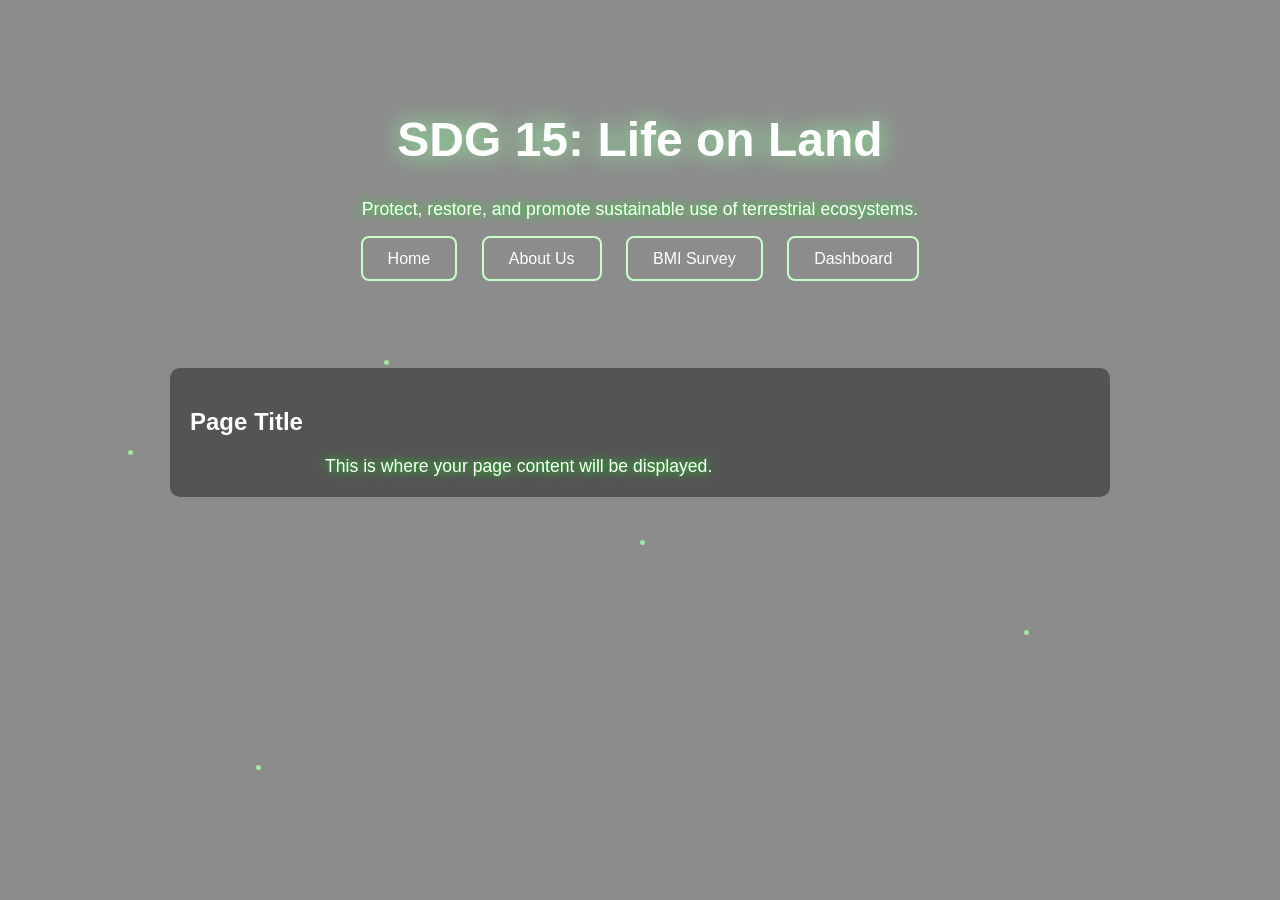
==== index.html @ c4778935 "Initial commit" ====
<!DOCTYPE html>
<html lang="en">

<head>
    <meta charset="UTF-8">
    <meta name="viewport" content="width=device-width, initial-scale=1.0">
    <title>SDG 15 - Page Title</title>

    <!-- AOS Animation Library -->
    <link href="https://unpkg.com/aos@2.3.1/dist/aos.css" rel="stylesheet">

    <style>
        body {
            margin: 0;
            font-family: "Poppins", sans-serif;
            background: url('https://miro.medium.com/v2/resize:fit:720/format:webp/1*jnsH3fTas6CL5EPc2HsJsg.png') no-repeat center center/cover;
            min-height: 100vh;
            overflow-x: hidden;
            color: #fff;
            position: relative;
        }
        /* Overlay for readability */
        
        .overlay {
            background: rgba(0, 0, 0, 0.45);
            backdrop-filter: blur(3px);
            position: absolute;
            inset: 0;
            z-index: 0;
        }
        
        header {
            position: relative;
            text-align: center;
            padding: 80px 20px;
            z-index: 2;
        }
        
        h1 {
            font-size: 3rem;
            text-shadow: 0 0 25px #91ff9d;
        }
        
        p {
            font-size: 1.1rem;
            width: 70%;
            margin: auto;
            text-shadow: 0 0 10px #0f0;
        }
        
        nav {
            margin-top: 30px;
            z-index: 2;
        }
        
        nav a {
            color: #ffffff;
            padding: 12px 25px;
            text-decoration: none;
            border: 2px solid #c8ffc8;
            border-radius: 8px;
            margin: 0 10px;
            transition: 0.3s;
        }
        
        nav a:hover {
            background: #b5ffb5;
            color: #000;
            box-shadow: 0 0 20px #8cff8c;
        }
        /* Floating particles */
        
        .particle {
            position: absolute;
            width: 5px;
            height: 5px;
            background: #aaffaa;
            border-radius: 50%;
            animation: float 6s infinite ease-in-out;
            opacity: 0.8;
            z-index: 1;
        }
        
        @keyframes float {
            0% {
                transform: translateY(0) scale(1);
            }
            50% {
                transform: translateY(-60px) scale(1.3);
            }
            100% {
                transform: translateY(0) scale(1);
            }
        }
        
        section {
            position: relative;
            z-index: 2;
            padding: 20px;
            margin: 20px auto;
            max-width: 900px;
            background: rgba(0, 0, 0, 0.4);
            border-radius: 10px;
        }
        
        button,
        .btn {
            background: #2ecc71;
            color: white;
            border: none;
            padding: 10px 20px;
            cursor: pointer;
            border-radius: 5px;
            font-weight: bold;
        }
        
        button:hover,
        .btn:hover {
            background: #27ae60;
        }
        
        table,
        th,
        td {
            border: 1px solid #fff;
            padding: 10px;
            text-align: center;
            width: 100%;
            border-collapse: collapse;
        }
    </style>
</head>

<body>

    <div class="overlay"></div>

    <!-- Floating particles -->
    <div class="particle" style="top: 85%; left: 20%; animation-delay: 0s;"></div>
    <div class="particle" style="top: 60%; left: 50%; animation-delay: 1s;"></div>
    <div class="particle" style="top: 70%; left: 80%; animation-delay: 2s;"></div>
    <div class="particle" style="top: 40%; left: 30%; animation-delay: 3s;"></div>
    <div class="particle" style="top: 50%; left: 10%; animation-delay: 4s;"></div>

    <header>
        <h1 data-aos="fade-down">SDG 15: Life on Land</h1>
        <p data-aos="fade-up" data-aos-delay="300">
            Protect, restore, and promote sustainable use of terrestrial ecosystems.
        </p>

        <nav data-aos="zoom-in" data-aos-delay="500">
            <a href="index.html">Home</a>
            <a href="about-us.html">About Us</a>
            <a href="bmi.html">BMI Survey</a>
            <a href="dashboard.html">Dashboard</a>
        </nav>
    </header>

    <section data-aos="fade-up" data-aos-delay="600">
        <!-- Your page-specific content goes here -->
        <h2>Page Title</h2>
        <p>This is where your page content will be displayed.</p>
    </section>

    <!-- AOS Library -->
    <script src="https://unpkg.com/aos@2.3.1/dist/aos.js"></script>
    <script>
        AOS.init({
            duration: 1000,
            once: true
        });
    </script>

</body>

</html>
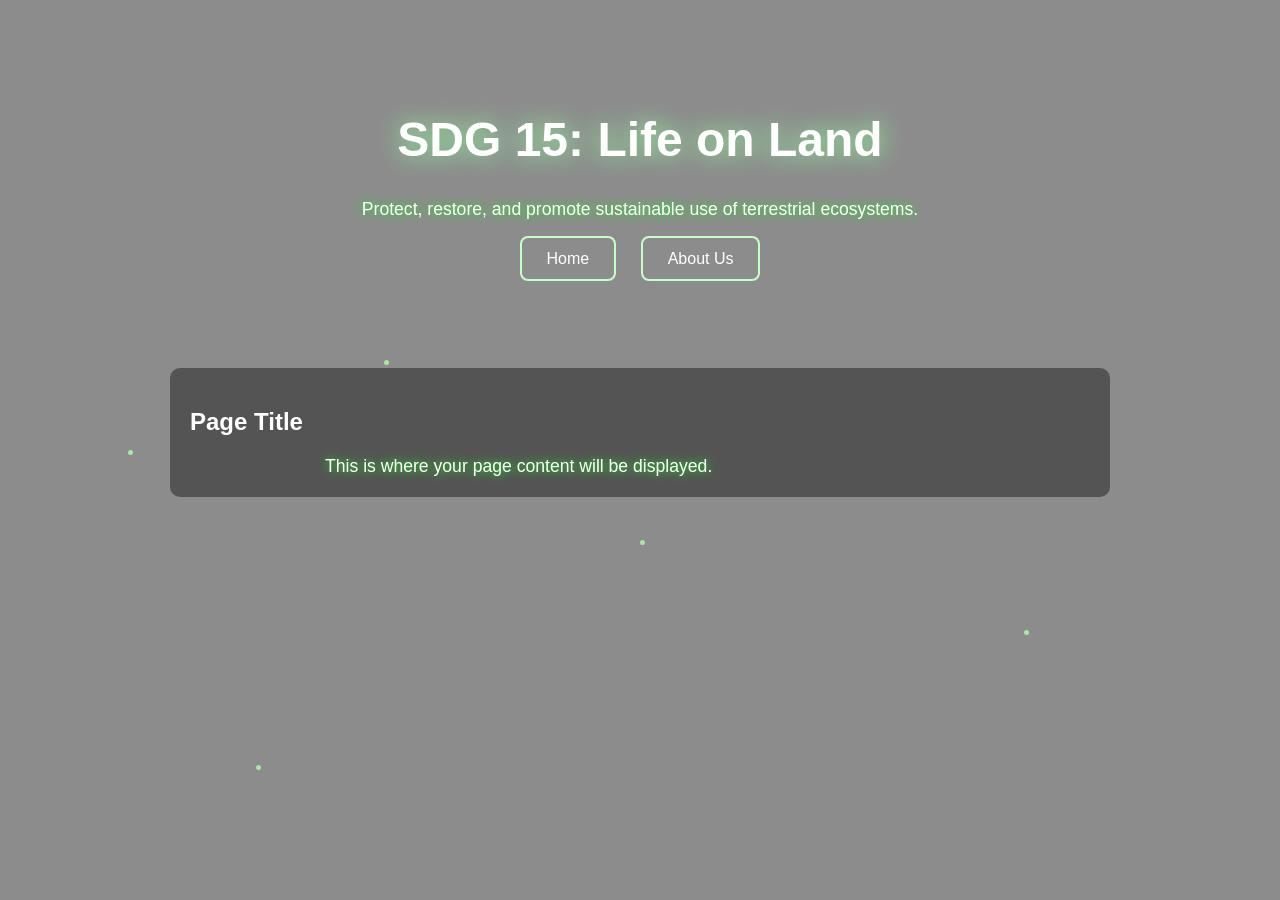
==== commit 5dc888a7: "Initial commit" ====
--- a/index.html
+++ b/index.html
@@ -151,8 +151,6 @@
         <nav data-aos="zoom-in" data-aos-delay="500">
             <a href="index.html">Home</a>
             <a href="about-us.html">About Us</a>
-            <a href="bmi.html">BMI Survey</a>
-            <a href="dashboard.html">Dashboard</a>
         </nav>
     </header>
 
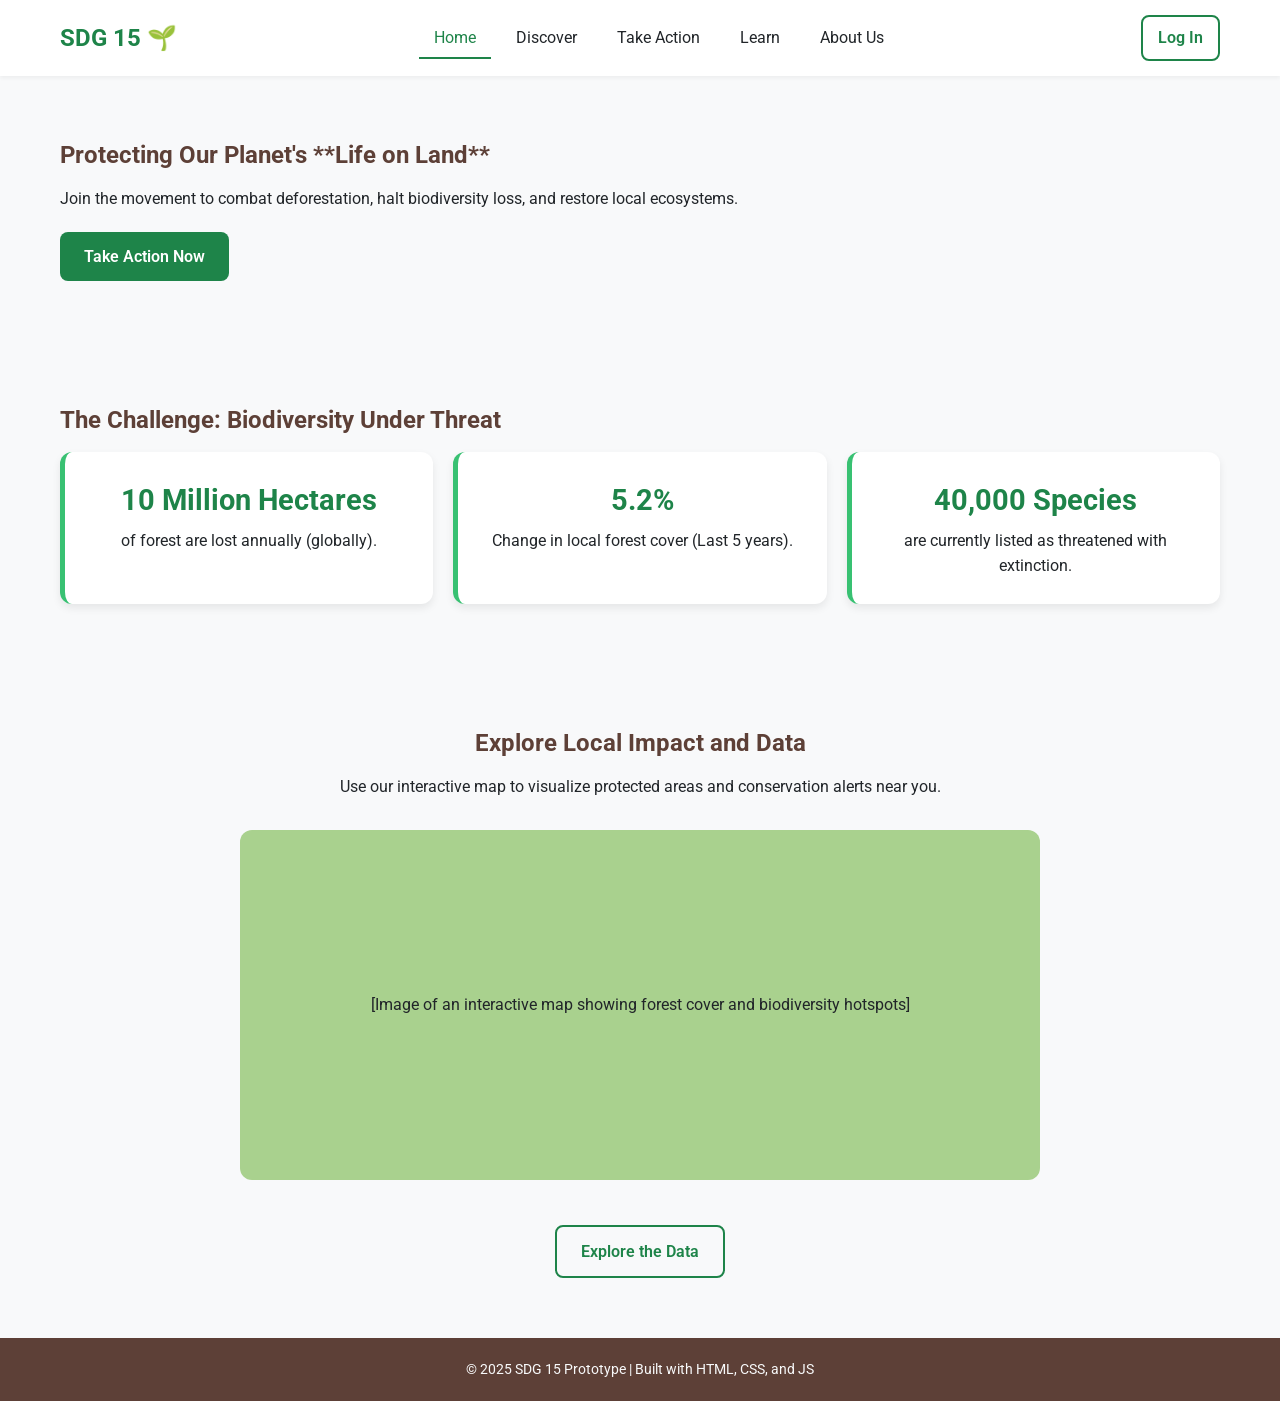
==== commit 0e033d8f: "dsa" ====
--- a/index.html
+++ b/index.html
@@ -1,174 +1,75 @@
-<!DOCTYPE html>
-<html lang="en">
-
-<head>
-    <meta charset="UTF-8">
-    <meta name="viewport" content="width=device-width, initial-scale=1.0">
-    <title>SDG 15 - Page Title</title>
-
-    <!-- AOS Animation Library -->
-    <link href="https://unpkg.com/aos@2.3.1/dist/aos.css" rel="stylesheet">
-
-    <style>
-        body {
-            margin: 0;
-            font-family: "Poppins", sans-serif;
-            background: url('https://miro.medium.com/v2/resize:fit:720/format:webp/1*jnsH3fTas6CL5EPc2HsJsg.png') no-repeat center center/cover;
-            min-height: 100vh;
-            overflow-x: hidden;
-            color: #fff;
-            position: relative;
-        }
-        /* Overlay for readability */
-        
-        .overlay {
-            background: rgba(0, 0, 0, 0.45);
-            backdrop-filter: blur(3px);
-            position: absolute;
-            inset: 0;
-            z-index: 0;
-        }
-        
-        header {
-            position: relative;
-            text-align: center;
-            padding: 80px 20px;
-            z-index: 2;
-        }
-        
-        h1 {
-            font-size: 3rem;
-            text-shadow: 0 0 25px #91ff9d;
-        }
-        
-        p {
-            font-size: 1.1rem;
-            width: 70%;
-            margin: auto;
-            text-shadow: 0 0 10px #0f0;
-        }
-        
-        nav {
-            margin-top: 30px;
-            z-index: 2;
-        }
-        
-        nav a {
-            color: #ffffff;
-            padding: 12px 25px;
-            text-decoration: none;
-            border: 2px solid #c8ffc8;
-            border-radius: 8px;
-            margin: 0 10px;
-            transition: 0.3s;
-        }
-        
-        nav a:hover {
-            background: #b5ffb5;
-            color: #000;
-            box-shadow: 0 0 20px #8cff8c;
-        }
-        /* Floating particles */
-        
-        .particle {
-            position: absolute;
-            width: 5px;
-            height: 5px;
-            background: #aaffaa;
-            border-radius: 50%;
-            animation: float 6s infinite ease-in-out;
-            opacity: 0.8;
-            z-index: 1;
-        }
-        
-        @keyframes float {
-            0% {
-                transform: translateY(0) scale(1);
-            }
-            50% {
-                transform: translateY(-60px) scale(1.3);
-            }
-            100% {
-                transform: translateY(0) scale(1);
-            }
-        }
-        
-        section {
-            position: relative;
-            z-index: 2;
-            padding: 20px;
-            margin: 20px auto;
-            max-width: 900px;
-            background: rgba(0, 0, 0, 0.4);
-            border-radius: 10px;
-        }
-        
-        button,
-        .btn {
-            background: #2ecc71;
-            color: white;
-            border: none;
-            padding: 10px 20px;
-            cursor: pointer;
-            border-radius: 5px;
-            font-weight: bold;
-        }
-        
-        button:hover,
-        .btn:hover {
-            background: #27ae60;
-        }
-        
-        table,
-        th,
-        td {
-            border: 1px solid #fff;
-            padding: 10px;
-            text-align: center;
-            width: 100%;
-            border-collapse: collapse;
-        }
-    </style>
-</head>
-
-<body>
-
-    <div class="overlay"></div>
-
-    <!-- Floating particles -->
-    <div class="particle" style="top: 85%; left: 20%; animation-delay: 0s;"></div>
-    <div class="particle" style="top: 60%; left: 50%; animation-delay: 1s;"></div>
-    <div class="particle" style="top: 70%; left: 80%; animation-delay: 2s;"></div>
-    <div class="particle" style="top: 40%; left: 30%; animation-delay: 3s;"></div>
-    <div class="particle" style="top: 50%; left: 10%; animation-delay: 4s;"></div>
-
-    <header>
-        <h1 data-aos="fade-down">SDG 15: Life on Land</h1>
-        <p data-aos="fade-up" data-aos-delay="300">
-            Protect, restore, and promote sustainable use of terrestrial ecosystems.
-        </p>
-
-        <nav data-aos="zoom-in" data-aos-delay="500">
-            <a href="index.html">Home</a>
-            <a href="about-us.html">About Us</a>
-        </nav>
-    </header>
-
-    <section data-aos="fade-up" data-aos-delay="600">
-        <!-- Your page-specific content goes here -->
-        <h2>Page Title</h2>
-        <p>This is where your page content will be displayed.</p>
-    </section>
-
-    <!-- AOS Library -->
-    <script src="https://unpkg.com/aos@2.3.1/dist/aos.js"></script>
-    <script>
-        AOS.init({
-            duration: 1000,
-            once: true
-        });
-    </script>
-
-</body>
-
+<!DOCTYPE html>
+<html lang="en">
+
+<head>
+    <meta charset="UTF-8">
+    <meta name="viewport" content="width=device-width, initial-scale=1.0">
+    <title>SDG 15: Life on Land Prototype</title>
+    <link rel="stylesheet" href="style.css">
+    <link href="https://fonts.googleapis.com/css2?family=Roboto:wght@400;700&display=swap" rel="stylesheet">
+</head>
+
+<body>
+    <header>
+        <nav>
+            <div class="logo">SDG 15 🌱</div>
+            <ul>
+                <li><a href="index.html" class="active">Home</a></li>
+                <li><a href="discover.html">Discover</a></li>
+                <li><a href="action.html">Take Action</a></li>
+                <li><a href="learn.html">Learn</a></li>
+                <li><a href="about-us.html">About Us</a></li>
+            </ul>
+            <div id="auth-links">
+                <div id="auth-links">
+                    <a href="#" id="login-link" class="secondary-button" style="margin: 0; padding: 8px 15px;">Log In</a>
+                    <a href="#" id="logout-link" class="secondary-button" style="display: none; margin: 0; padding: 8px 15px;">Log Out</a>
+                </div>
+    </header>
+
+    <main>
+        <section id="hero" class="content-block">
+            <h1>Protecting Our Planet's **Life on Land**</h1>
+            <p>Join the movement to combat deforestation, halt biodiversity loss, and restore local ecosystems.</p>
+            <a href="action.html" class="cta-button">Take Action Now</a>
+        </section>
+
+        <section id="stats" class="content-block">
+            <h2>The Challenge: Biodiversity Under Threat</h2>
+            <div class="stats-grid">
+                <div class="stat-card">
+                    <h3>10 Million Hectares</h3>
+                    <p>of forest are lost annually (globally).</p>
+                </div>
+                <div class="stat-card">
+                    <h3>5.2%</h3>
+                    <p>Change in local forest cover (Last 5 years).</p>
+                </div>
+                <div class="stat-card">
+                    <h3>40,000 Species</h3>
+                    <p>are currently listed as threatened with extinction.</p>
+                </div>
+            </div>
+        </section>
+
+        <section id="prototype-preview" class="content-block">
+            <h2>Explore Local Impact and Data</h2>
+            <p>Use our interactive map to visualize protected areas and conservation alerts near you.</p>
+            <div id="map-placeholder">
+
+
+                [Image of an interactive map showing forest cover and biodiversity hotspots]
+
+            </div>
+            <a href="discover.html" class="secondary-button">Explore the Data</a>
+        </section>
+    </main>
+
+    <footer>
+        <p>&copy; 2025 SDG 15 Prototype | Built with HTML, CSS, and JS</p>
+    </footer>
+
+    <script src="script.js"></script>
+</body>
+
 </html>
--- a/style.css
+++ b/style.css
@@ -0,0 +1,358 @@
+/* --- 1. COLOR VARIABLES --- */
+
+:root {
+    --color-forest-green: #1E8449;
+    /* Primary CTA, Active links */
+    --color-earth-brown: #5D4037;
+    /* Headers, secondary text, footer */
+    --color-leaf-green: #38C172;
+    /* Hover states, card accents */
+    --color-background-light: #F8F9FA;
+    /* Light page background */
+    --color-paper-white: #FFFFFF;
+    /* Card and header backgrounds */
+    --color-text-dark: #212529;
+    /* Body text */
+    --color-alert-red: #D9534F;
+    /* Report button, danger status */
+}
+
+
+/* --- 2. GLOBAL RESET & TYPOGRAPHY --- */
+
+* {
+    box-sizing: border-box;
+    margin: 0;
+    padding: 0;
+}
+
+body {
+    font-family: 'Roboto', sans-serif;
+    color: var(--color-text-dark);
+    line-height: 1.6;
+    background-color: var(--color-background-light);
+}
+
+h1,
+h2 {
+    color: var(--color-earth-brown);
+    font-weight: 700;
+    margin-bottom: 0.5em;
+}
+
+
+/* Base content padding and centering */
+
+.content-block {
+    padding: 60px 20px;
+    max-width: 1200px;
+    margin: 0 auto;
+}
+
+
+/* --- 3. NAVIGATION (REUSABLE COMPONENT) --- */
+
+header {
+    background-color: var(--color-paper-white);
+    box-shadow: 0 2px 4px rgba(0, 0, 0, 0.05);
+}
+
+nav {
+    display: flex;
+    justify-content: space-between;
+    align-items: center;
+    padding: 15px 20px;
+    max-width: 1200px;
+    margin: 0 auto;
+}
+
+.logo {
+    font-size: 1.5em;
+    font-weight: 700;
+    color: var(--color-forest-green);
+}
+
+nav ul {
+    list-style: none;
+    display: flex;
+}
+
+nav ul li a {
+    text-decoration: none;
+    color: var(--color-text-dark);
+    padding: 10px 15px;
+    margin: 0 5px;
+    transition: color 0.3s, border-bottom 0.3s;
+}
+
+nav ul li a:hover,
+nav ul li a.active {
+    color: var(--color-forest-green);
+    border-bottom: 2px solid var(--color-forest-green);
+}
+
+
+/* --- 4. BUTTONS & CTAs --- */
+
+.cta-button,
+.secondary-button {
+    display: inline-block;
+    padding: 12px 24px;
+    border-radius: 8px;
+    text-decoration: none;
+    font-weight: 600;
+    transition: background-color 0.3s ease, transform 0.1s;
+    border: none;
+    cursor: pointer;
+}
+
+.cta-button {
+    background-color: var(--color-forest-green);
+    color: var(--color-paper-white);
+    margin-top: 20px;
+}
+
+.cta-button:hover {
+    background-color: var(--color-leaf-green);
+    transform: translateY(-2px);
+}
+
+.secondary-button {
+    background-color: transparent;
+    color: var(--color-forest-green);
+    border: 2px solid var(--color-forest-green);
+    margin-top: 15px;
+}
+
+.secondary-button:hover {
+    background-color: var(--color-forest-green);
+    color: var(--color-paper-white);
+}
+
+
+/* --- 5. CARD COMPONENTS (Stats, Events, Info) --- */
+
+.stats-grid {
+    display: flex;
+    gap: 20px;
+    justify-content: space-around;
+    flex-wrap: wrap;
+    /* Allows wrapping on small screens */
+}
+
+.stat-card {
+    background-color: var(--color-paper-white);
+    border-radius: 12px;
+    padding: 25px;
+    box-shadow: 0 4px 8px rgba(0, 0, 0, 0.08);
+    border-left: 5px solid var(--color-leaf-green);
+    flex: 1;
+    min-width: 250px;
+    text-align: center;
+}
+
+.stat-card h3 {
+    color: var(--color-forest-green);
+    font-size: 1.8em;
+    margin-bottom: 5px;
+}
+
+
+/* --- 6. PROTOTYPE PREVIEW & MAP PLACEHOLDER (index.html, discover.html) --- */
+
+#prototype-preview {
+    text-align: center;
+}
+
+#map-placeholder {
+    width: 100%;
+    max-width: 800px;
+    height: 350px;
+    background-color: #A9D18E;
+    /* Light green map background placeholder */
+    margin: 30px auto;
+    border-radius: 12px;
+    display: flex;
+    justify-content: center;
+    align-items: center;
+    overflow: hidden;
+}
+
+#map-placeholder img {
+    width: 100%;
+    height: 100%;
+    object-fit: cover;
+}
+
+
+/* --- 7. FORM STYLING (action.html) --- */
+
+.form-container {
+    max-width: 600px;
+    margin: 40px auto;
+    padding: 30px;
+    background-color: var(--color-paper-white);
+    border-radius: 12px;
+    box-shadow: 0 6px 15px rgba(0, 0, 0, 0.1);
+}
+
+.form-group {
+    margin-bottom: 20px;
+}
+
+.form-group label {
+    display: block;
+    margin-bottom: 8px;
+    font-weight: 600;
+    color: var(--color-text-dark);
+}
+
+input[type="text"],
+input[type="email"],
+select,
+textarea {
+    width: 100%;
+    padding: 12px;
+    border: 1px solid #CED4DA;
+    border-radius: 5px;
+    box-sizing: border-box;
+    transition: border-color 0.3s;
+}
+
+input:focus,
+select:focus,
+textarea:focus {
+    border-color: var(--color-forest-green);
+    outline: none;
+}
+
+.report-button {
+    background-color: var(--color-alert-red);
+}
+
+.report-button:hover {
+    background-color: #C9302C;
+}
+
+
+/* --- 8. LEARN PAGE COMPONENTS (learn.html) --- */
+
+.species-grid {
+    display: grid;
+    /* Default to 1 column on small screens */
+    grid-template-columns: 1fr;
+    gap: 30px;
+    padding: 20px 0;
+}
+
+.info-card {
+    background-color: var(--color-paper-white);
+    border-radius: 12px;
+    padding: 20px;
+    box-shadow: 0 4px 10px rgba(30, 132, 73, 0.1);
+    overflow: hidden;
+    text-align: center;
+}
+
+.species-image {
+    width: 100%;
+    height: 200px;
+    object-fit: cover;
+    border-radius: 8px;
+    margin-bottom: 15px;
+}
+
+.status {
+    font-size: 0.9em;
+    font-weight: 700;
+    padding: 4px 8px;
+    border-radius: 4px;
+    display: inline-block;
+    margin-bottom: 10px;
+}
+
+.alert-red {
+    color: var(--color-alert-red);
+    background-color: rgba(217, 83, 79, 0.1);
+}
+
+.forest-green {
+    color: var(--color-forest-green);
+    background-color: rgba(30, 132, 73, 0.1);
+}
+
+
+/* --- 9. FOOTER --- */
+
+footer {
+    text-align: center;
+    padding: 20px;
+    background-color: var(--color-earth-brown);
+    color: var(--color-background-light);
+    font-size: 0.9em;
+}
+
+
+/* --- 10. MOBILE RESPONSIVENESS (Media Queries) --- */
+
+
+/* Tablet View (650px and up) */
+
+@media screen and (min-width: 650px) {
+    .species-grid {
+        /* Changes to 2 equal columns on tablets */
+        grid-template-columns: repeat(2, 1fr);
+    }
+}
+
+
+/* Desktop View (1000px and up) */
+
+@media screen and (min-width: 1000px) {
+    .species-grid {
+        /* Changes to 3 equal columns on desktop */
+        grid-template-columns: repeat(3, 1fr);
+    }
+}
+
+
+/* General Mobile adjustments */
+
+@media (max-width: 768px) {
+    /* Hide standard nav links on smaller screens */
+    nav ul {
+        display: none;
+    }
+    /* Stack stat cards vertically */
+    .stats-grid {
+        flex-direction: column;
+    }
+    .stat-card {
+        min-width: 100%;
+    }
+    .content-block {
+        padding: 40px 15px;
+    }
+    /* Map placeholder takes less vertical space on mobile */
+    #map-placeholder {
+        height: 250px;
+        /* --- Add this to your style.css --- */
+        /* 2.5. NAVIGATION AUTH LINKS */
+        /* Ensure the auth links are aligned with the main links */
+        #auth-links {
+            margin-left: 20px;
+        }
+        /* Update Nav for responsive display of all elements */
+        @media (max-width: 768px) {
+            nav {
+                /* Align items differently on small screens if you want to show the login button */
+                justify-content: space-around;
+            }
+            nav ul {
+                /* Hide the main navigation links */
+                display: none;
+            }
+            /* ... (rest of the media query code remains the same) ... */
+        }
+    }
+}
